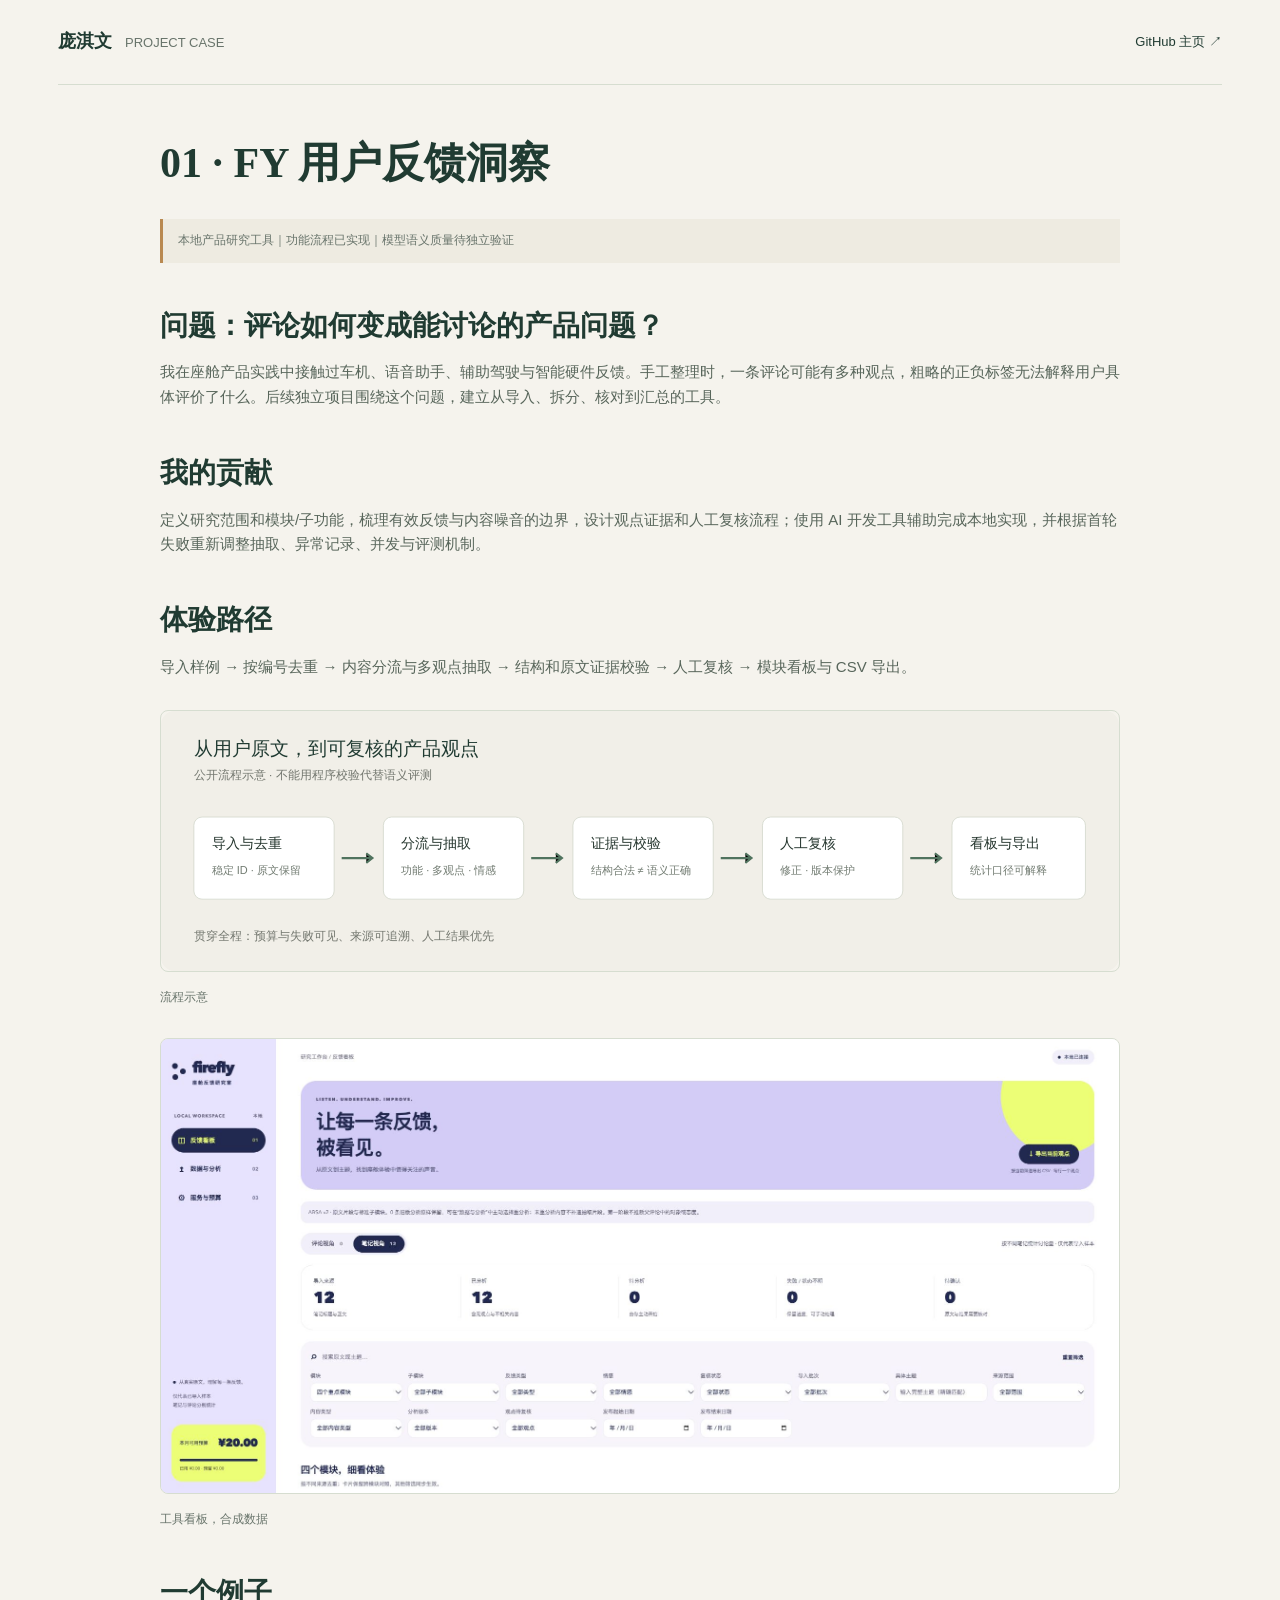
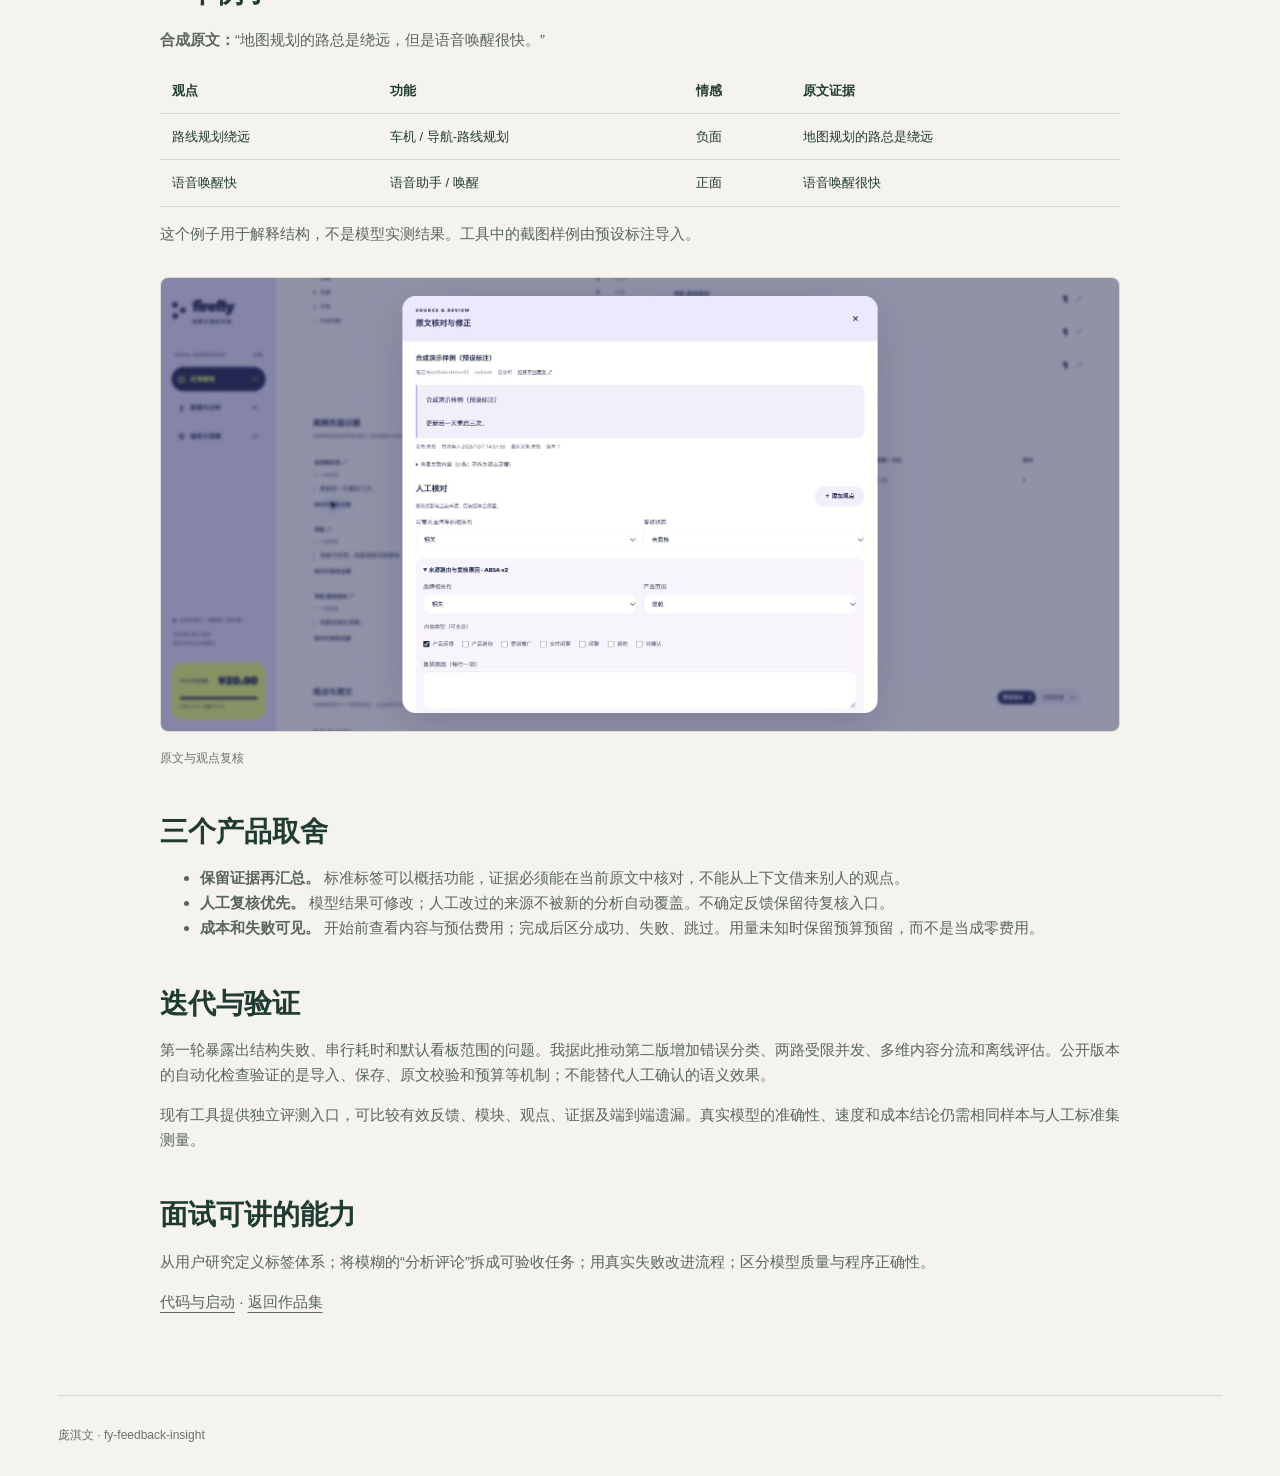
==== index.html @ 056fdcc3 "Publish FY feedback product case, demo screenshots and source" ====
<!DOCTYPE html><html lang="zh-CN"><head><meta charset="utf-8"><meta name="viewport" content="width=device-width,initial-scale=1"><title>01 · FY 用户反馈洞察 · 庞淇文</title><link rel="stylesheet" href="style.css"><style>.case{max-width:960px;margin:50px auto 80px}.case h1{font:600 42px "Songti SC",serif}.case h2{margin-top:44px;font-size:28px}.case p,.case li{color:#58665b;font-size:15px}figure{margin:30px 0}figure img{width:100%;border:1px solid #d6ddd0;border-radius:8px}figcaption{font-size:12px;color:#68746b;margin-top:8px}.case-table{border-collapse:collapse;width:100%;font-size:13px}.case-table td,.case-table th{border-bottom:1px solid #d6ddd0;padding:12px;text-align:left}code{font-size:13px;background:#e1e8db;padding:2px 5px}@media(max-width:650px){.case h1{font-size:30px}}</style></head><body><div class="shell"><header><a class="brand" href="https://github.com/capybarra1">庞淇文<span>PROJECT CASE</span></a><nav><a href="https://github.com/capybarra1">GitHub 主页 ↗</a></nav></header><main class="case"><h1>01 · FY 用户反馈洞察</h1><div class="note">本地产品研究工具｜功能流程已实现｜模型语义质量待独立验证</div><h2>问题：评论如何变成能讨论的产品问题？</h2><p>我在座舱产品实践中接触过车机、语音助手、辅助驾驶与智能硬件反馈。手工整理时，一条评论可能有多种观点，粗略的正负标签无法解释用户具体评价了什么。后续独立项目围绕这个问题，建立从导入、拆分、核对到汇总的工具。</p><h2>我的贡献</h2><p>定义研究范围和模块/子功能，梳理有效反馈与内容噪音的边界，设计观点证据和人工复核流程；使用 AI 开发工具辅助完成本地实现，并根据首轮失败重新调整抽取、异常记录、并发与评测机制。</p><h2>体验路径</h2><p>导入样例 → 按编号去重 → 内容分流与多观点抽取 → 结构和原文证据校验 → 人工复核 → 模块看板与 CSV 导出。</p><figure><img src="assets/feedback-flow.svg" alt="流程示意"><figcaption>流程示意</figcaption></figure><figure><img src="assets/feedback-dashboard.jpg" alt="工具看板，合成数据"><figcaption>工具看板，合成数据</figcaption></figure><h2>一个例子</h2><p><strong>合成原文：</strong>“地图规划的路总是绕远，但是语音唤醒很快。”</p><table class="case-table"><tr><th>观点</th><th>功能</th><th>情感</th><th>原文证据</th></tr><tr><td>路线规划绕远</td><td>车机 / 导航-路线规划</td><td>负面</td><td>地图规划的路总是绕远</td></tr><tr><td>语音唤醒快</td><td>语音助手 / 唤醒</td><td>正面</td><td>语音唤醒很快</td></tr></table><p>这个例子用于解释结构，不是模型实测结果。工具中的截图样例由预设标注导入。</p><figure><img src="assets/feedback-review.jpg" alt="原文与观点复核"><figcaption>原文与观点复核</figcaption></figure><h2>三个产品取舍</h2><ul><li><strong>保留证据再汇总。</strong> 标准标签可以概括功能，证据必须能在当前原文中核对，不能从上下文借来别人的观点。</li><li><strong>人工复核优先。</strong> 模型结果可修改；人工改过的来源不被新的分析自动覆盖。不确定反馈保留待复核入口。</li><li><strong>成本和失败可见。</strong> 开始前查看内容与预估费用；完成后区分成功、失败、跳过。用量未知时保留预算预留，而不是当成零费用。</li></ul><h2>迭代与验证</h2><p>第一轮暴露出结构失败、串行耗时和默认看板范围的问题。我据此推动第二版增加错误分类、两路受限并发、多维内容分流和离线评估。公开版本的自动化检查验证的是导入、保存、原文校验和预算等机制；不能替代人工确认的语义效果。</p><p>现有工具提供独立评测入口，可比较有效反馈、模块、观点、证据及端到端遗漏。真实模型的准确性、速度和成本结论仍需相同样本与人工标准集测量。</p><h2>面试可讲的能力</h2><p>从用户研究定义标签体系；将模糊的“分析评论”拆成可验收任务；用真实失败改进流程；区分模型质量与程序正确性。</p><p><a href="https://github.com/capybarra1/fy-feedback-insight">代码与启动</a> · <a href="https://github.com/capybarra1">返回作品集</a></p></main><footer>庞淇文 · fy-feedback-insight</footer></div></body></html>
---- style.css ----
:root{--paper:#f5f3ed;--ink:#203b32;--muted:#68746b;--line:#d6ddd0;--green:#35664d;--sage:#e1e8db;--white:#fffefb;--orange:#a76c37}*{box-sizing:border-box}html{scroll-behavior:smooth}body{margin:0;background:var(--paper);color:var(--ink);font-family:'Avenir Next','PingFang SC','Microsoft YaHei',sans-serif;line-height:1.65}a{color:inherit;text-underline-offset:5px}button,input,textarea{font:inherit}button,a.button{cursor:pointer}a:focus-visible,button:focus-visible,input:focus-visible,textarea:focus-visible{outline:3px solid #b97739;outline-offset:4px}.shell{max-width:1260px;margin:auto;padding:0 48px}header{display:flex;justify-content:space-between;align-items:center;padding:27px 0;border-bottom:1px solid var(--line);gap:20px}.brand{font-size:18px;font-weight:600;text-decoration:none}.brand span{margin-left:13px;color:var(--muted);font-size:13px;font-weight:400}nav{display:flex;gap:26px;font-size:13px}nav a{text-decoration:none}.hero{padding:78px 0 58px;display:grid;grid-template-columns:1.9fr 1fr;gap:80px;align-items:end}.eyebrow{color:var(--muted);font-size:12px;letter-spacing:2px;margin:0 0 24px}.hero h1{font-family:'Songti SC','Noto Serif CJK SC',serif;font-size:64px;line-height:1.27;font-weight:600;letter-spacing:-1.8px;margin:0 0 28px}.hero h1 em{font-style:normal;color:var(--green)}.hero .intro{max-width:640px;font-size:16px;color:var(--muted)}.hero-side{border-left:1px solid var(--line);padding-left:30px;color:var(--muted);font-size:14px}.hero-side strong{display:block;color:var(--ink);font-size:27px;font-weight:500;margin-bottom:16px}.hero-side p{margin:10px 0}.chips{display:flex;gap:8px;flex-wrap:wrap;margin-top:28px}.chip{font-size:11px;border:1px solid var(--line);border-radius:40px;padding:6px 12px;color:var(--muted)}.section-label{display:flex;justify-content:space-between;border-bottom:1px solid var(--line);padding:18px 0;font-size:12px;letter-spacing:1px}.project{padding:42px 0 64px;display:grid;grid-template-columns:1.2fr 1fr;gap:50px;align-items:start;border-bottom:1px solid var(--line)}.project:nth-of-type(even){grid-template-columns:1fr 1.2fr}.number{font-size:12px;letter-spacing:2px;color:var(--orange)}h2{font-size:31px;font-family:'Songti SC',serif;margin:12px 0 16px;line-height:1.35}.project p{font-size:14px;color:var(--muted);margin:12px 0}.visual{background:var(--sage);padding:16px;border-radius:8px;border:1px solid #d0dacb}.visual img{display:block;width:100%;height:310px;object-fit:cover;object-position:top;border-radius:4px;border:1px solid #cad2c5}.caption{font-size:11px!important;color:var(--muted);margin:10px 2px 0!important}.detail-row{display:grid;grid-template-columns:72px 1fr;font-size:13px;padding:11px 0;border-top:1px solid var(--line);gap:10px}.detail-row b{font-weight:500;color:var(--ink)}.detail-row span{color:var(--muted)}.links{display:flex;gap:21px;font-size:12px;margin-top:20px}.status{display:inline-flex;border-radius:4px;background:var(--sage);padding:4px 8px;font-size:11px;color:var(--green);margin:0 0 7px}.note{font-size:12px;color:var(--muted);background:#eeebe1;border-left:3px solid #b98951;padding:12px 15px;margin:22px 0}.wide{padding:48px 0;display:grid;grid-template-columns:1fr 1fr;gap:60px}.wide p{color:var(--muted);font-size:14px}.wide h2{margin-top:0}.wide ul{font-size:14px;color:var(--muted);padding-left:20px}footer{padding:30px 0;display:flex;justify-content:space-between;font-size:12px;color:var(--muted);border-top:1px solid var(--line)}.demo-head{padding:35px 0 25px}.demo-head h1{font:600 36px 'Songti SC',serif;margin:10px 0}.demo-layout{display:grid;grid-template-columns:1.5fr 1fr;gap:32px;margin:20px 0 50px}.panel{background:var(--white);border:1px solid var(--line);border-radius:10px;padding:26px}.panel h2{font:600 20px 'Avenir Next','PingFang SC',sans-serif;margin:0 0 20px}.message{background:#edf0e8;border-radius:10px;padding:16px 20px;margin:16px 0;max-width:95%;font-size:14px}.message.user{background:#dee8de;margin-left:auto}.speaker{font-size:11px;letter-spacing:1px;color:var(--muted);display:block;margin-bottom:7px}.field{display:block;font-size:13px;margin:15px 0 6px}.panel input[type=text],.panel textarea{width:100%;border:1px solid #cdd6c7;border-radius:5px;background:#fbfaf6;padding:11px;color:var(--ink)}textarea{resize:vertical;min-height:88px}.button,button{background:var(--green);color:white;border:0;border-radius:5px;padding:11px 18px;font-size:13px;text-decoration:none;display:inline-block}.secondary{background:transparent!important;color:var(--green)!important;border:1px solid var(--line)!important}button:disabled{opacity:.5;cursor:default}.buttons{display:flex;gap:12px;flex-wrap:wrap;margin:18px 0}.steps{list-style:none;padding:0;margin:0}.steps li{padding:16px 0;border-bottom:1px solid var(--line);font-size:13px;color:var(--muted)}.steps li.active{color:var(--green);font-weight:600}.steps span{display:block;font-size:11px;font-weight:400;margin-top:3px}.hidden{display:none!important}.result{background:var(--sage);padding:18px;border-radius:5px;margin:20px 0;font-size:14px}.result.error{background:#f3e5d6;color:#85532e}.fine{font-size:12px;color:var(--muted)}@media(max-width:900px){.shell{padding:0 24px}.hero{grid-template-columns:1fr;gap:20px;padding:45px 0}.hero h1{font-size:46px}.hero-side{padding-left:0;border-left:0}.project,.project:nth-of-type(even),.wide,.demo-layout{grid-template-columns:1fr;gap:25px}.visual img{height:280px}nav{gap:12px}.brand span{display:none}.project{padding:30px 0}footer{display:block}}@media(prefers-reduced-motion:reduce){html{scroll-behavior:auto}}
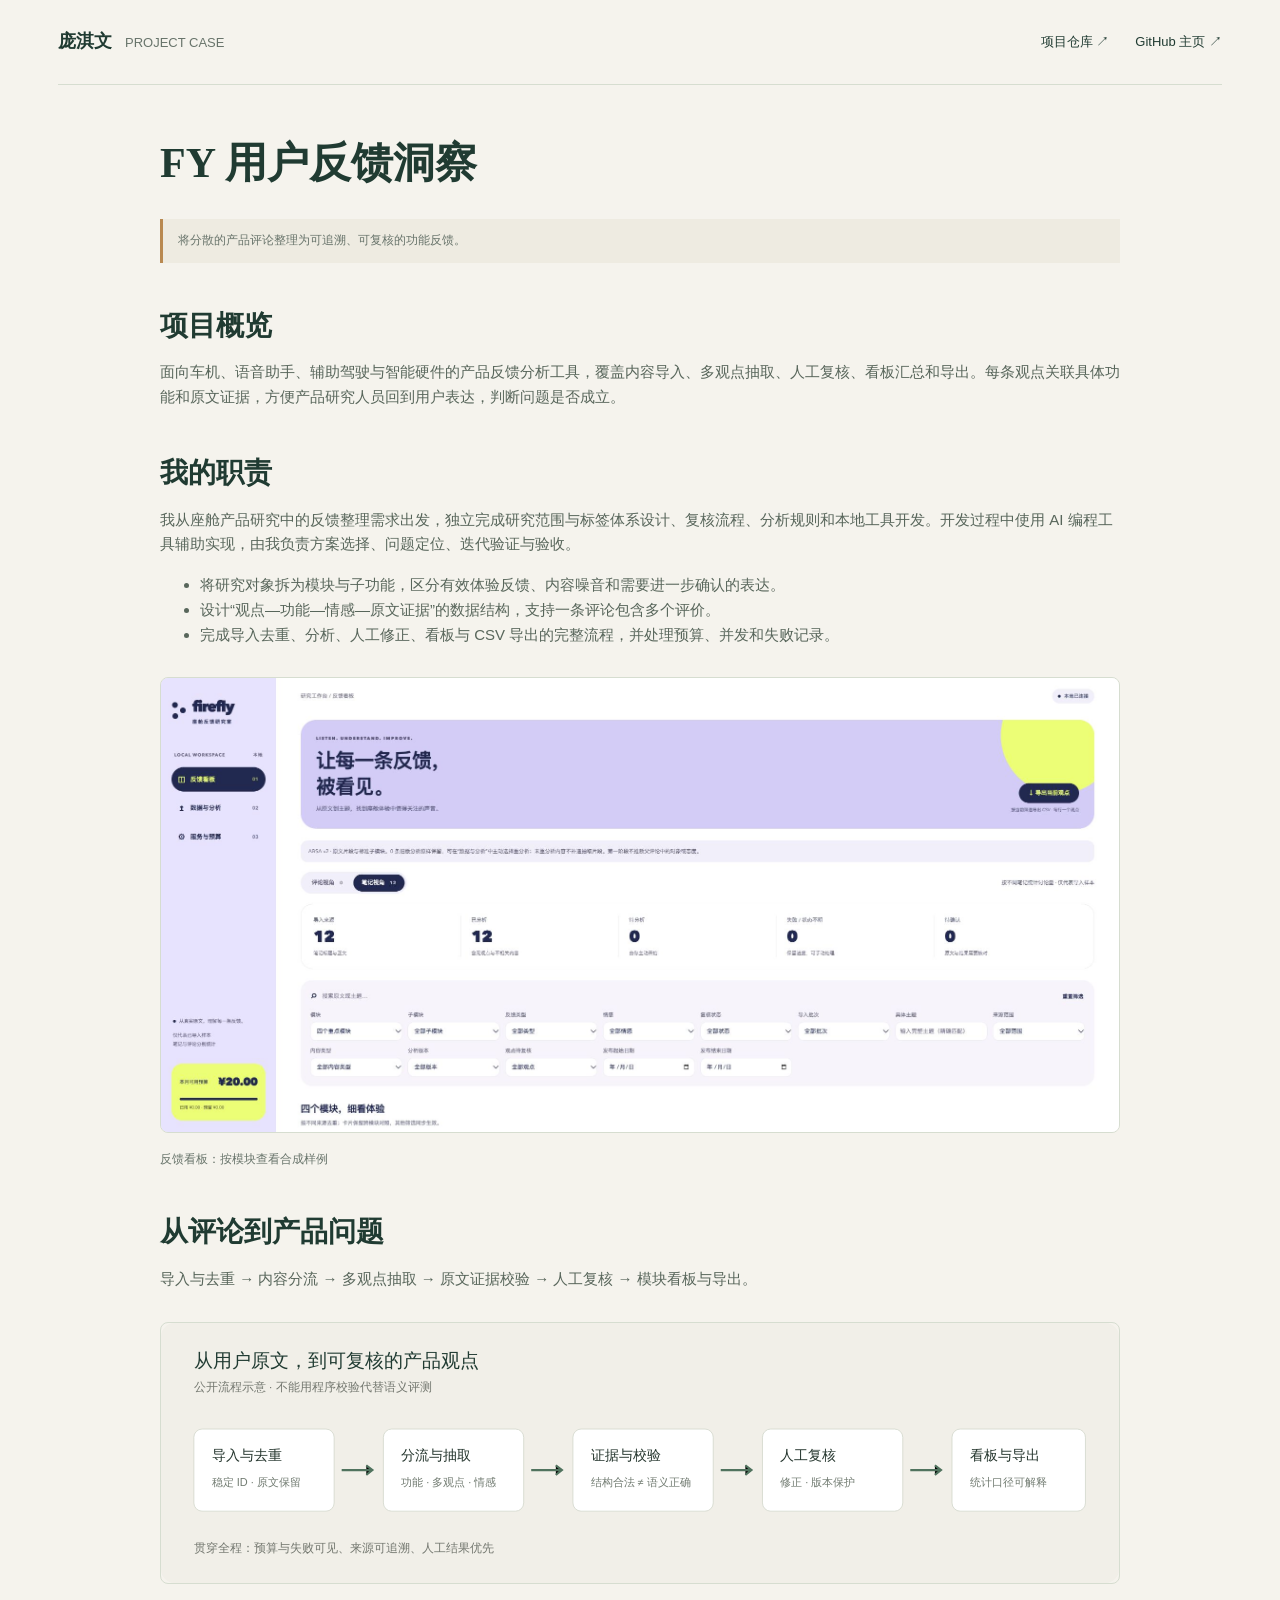
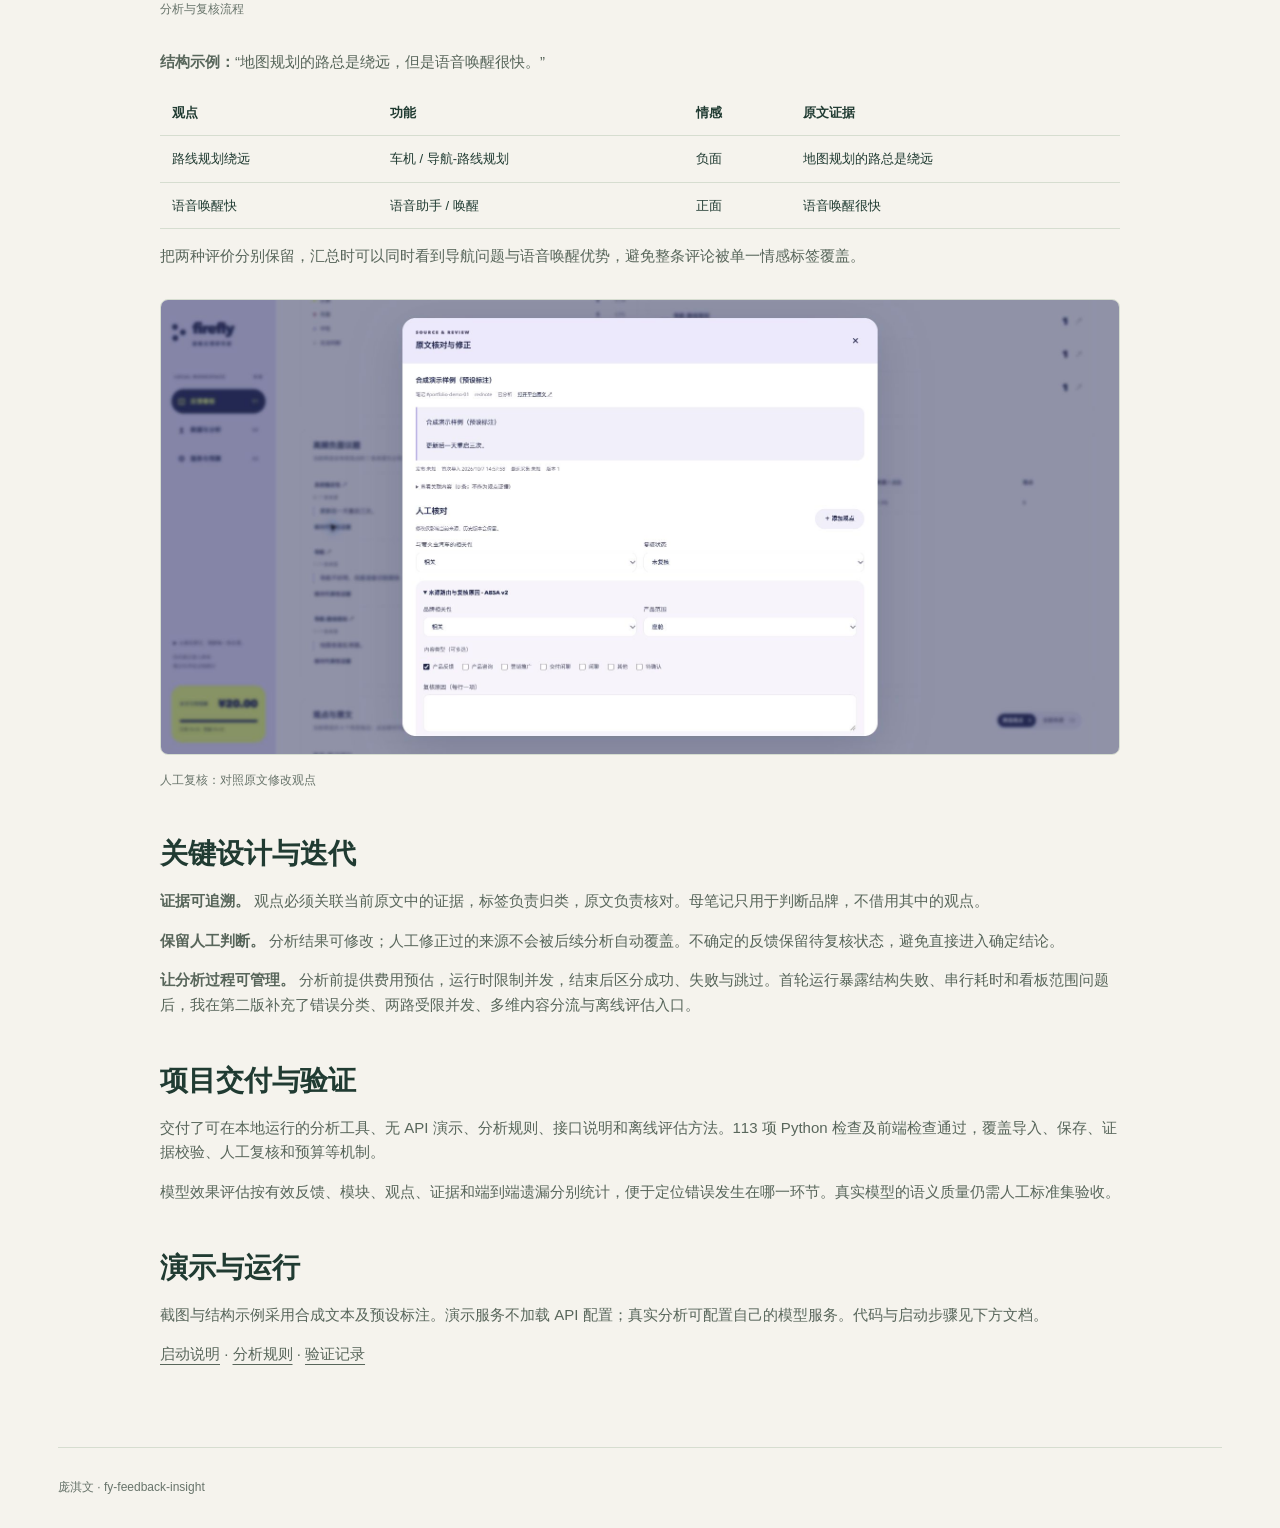
==== commit 54b5befc: "Present project contributions and deliverables for portfolio reviewers" ====
--- a/index.html
+++ b/index.html
@@ -1 +1 @@
-<!DOCTYPE html><html lang="zh-CN"><head><meta charset="utf-8"><meta name="viewport" content="width=device-width,initial-scale=1"><title>01 · FY 用户反馈洞察 · 庞淇文</title><link rel="stylesheet" href="style.css"><style>.case{max-width:960px;margin:50px auto 80px}.case h1{font:600 42px "Songti SC",serif}.case h2{margin-top:44px;font-size:28px}.case p,.case li{color:#58665b;font-size:15px}figure{margin:30px 0}figure img{width:100%;border:1px solid #d6ddd0;border-radius:8px}figcaption{font-size:12px;color:#68746b;margin-top:8px}.case-table{border-collapse:collapse;width:100%;font-size:13px}.case-table td,.case-table th{border-bottom:1px solid #d6ddd0;padding:12px;text-align:left}code{font-size:13px;background:#e1e8db;padding:2px 5px}@media(max-width:650px){.case h1{font-size:30px}}</style></head><body><div class="shell"><header><a class="brand" href="https://github.com/capybarra1">庞淇文<span>PROJECT CASE</span></a><nav><a href="https://github.com/capybarra1">GitHub 主页 ↗</a></nav></header><main class="case"><h1>01 · FY 用户反馈洞察</h1><div class="note">本地产品研究工具｜功能流程已实现｜模型语义质量待独立验证</div><h2>问题：评论如何变成能讨论的产品问题？</h2><p>我在座舱产品实践中接触过车机、语音助手、辅助驾驶与智能硬件反馈。手工整理时，一条评论可能有多种观点，粗略的正负标签无法解释用户具体评价了什么。后续独立项目围绕这个问题，建立从导入、拆分、核对到汇总的工具。</p><h2>我的贡献</h2><p>定义研究范围和模块/子功能，梳理有效反馈与内容噪音的边界，设计观点证据和人工复核流程；使用 AI 开发工具辅助完成本地实现，并根据首轮失败重新调整抽取、异常记录、并发与评测机制。</p><h2>体验路径</h2><p>导入样例 → 按编号去重 → 内容分流与多观点抽取 → 结构和原文证据校验 → 人工复核 → 模块看板与 CSV 导出。</p><figure><img src="assets/feedback-flow.svg" alt="流程示意"><figcaption>流程示意</figcaption></figure><figure><img src="assets/feedback-dashboard.jpg" alt="工具看板，合成数据"><figcaption>工具看板，合成数据</figcaption></figure><h2>一个例子</h2><p><strong>合成原文：</strong>“地图规划的路总是绕远，但是语音唤醒很快。”</p><table class="case-table"><tr><th>观点</th><th>功能</th><th>情感</th><th>原文证据</th></tr><tr><td>路线规划绕远</td><td>车机 / 导航-路线规划</td><td>负面</td><td>地图规划的路总是绕远</td></tr><tr><td>语音唤醒快</td><td>语音助手 / 唤醒</td><td>正面</td><td>语音唤醒很快</td></tr></table><p>这个例子用于解释结构，不是模型实测结果。工具中的截图样例由预设标注导入。</p><figure><img src="assets/feedback-review.jpg" alt="原文与观点复核"><figcaption>原文与观点复核</figcaption></figure><h2>三个产品取舍</h2><ul><li><strong>保留证据再汇总。</strong> 标准标签可以概括功能，证据必须能在当前原文中核对，不能从上下文借来别人的观点。</li><li><strong>人工复核优先。</strong> 模型结果可修改；人工改过的来源不被新的分析自动覆盖。不确定反馈保留待复核入口。</li><li><strong>成本和失败可见。</strong> 开始前查看内容与预估费用；完成后区分成功、失败、跳过。用量未知时保留预算预留，而不是当成零费用。</li></ul><h2>迭代与验证</h2><p>第一轮暴露出结构失败、串行耗时和默认看板范围的问题。我据此推动第二版增加错误分类、两路受限并发、多维内容分流和离线评估。公开版本的自动化检查验证的是导入、保存、原文校验和预算等机制；不能替代人工确认的语义效果。</p><p>现有工具提供独立评测入口，可比较有效反馈、模块、观点、证据及端到端遗漏。真实模型的准确性、速度和成本结论仍需相同样本与人工标准集测量。</p><h2>面试可讲的能力</h2><p>从用户研究定义标签体系；将模糊的“分析评论”拆成可验收任务；用真实失败改进流程；区分模型质量与程序正确性。</p><p><a href="https://github.com/capybarra1/fy-feedback-insight">代码与启动</a> · <a href="https://github.com/capybarra1">返回作品集</a></p></main><footer>庞淇文 · fy-feedback-insight</footer></div></body></html>+<!DOCTYPE html><html lang="zh-CN"><head><meta charset="utf-8"><meta name="viewport" content="width=device-width,initial-scale=1"><title>FY 用户反馈洞察 · 庞淇文</title><link rel="stylesheet" href="style.css"><style>.case{max-width:960px;margin:50px auto 80px}.case h1{font:600 42px "Songti SC",serif}.case h2{margin-top:44px;font-size:28px}.case p,.case li{color:#58665b;font-size:15px}figure{margin:30px 0}figure img{width:100%;border:1px solid #d6ddd0;border-radius:8px}figcaption{font-size:12px;color:#68746b;margin-top:8px}.case-table{border-collapse:collapse;width:100%;font-size:13px}.case-table td,.case-table th{border-bottom:1px solid #d6ddd0;padding:12px;text-align:left}code{font-size:13px;background:#e1e8db;padding:2px 5px}@media(max-width:650px){.case h1{font-size:30px}}</style></head><body><div class="shell"><header><a class="brand" href="https://github.com/capybarra1">庞淇文<span>PROJECT CASE</span></a><nav><a href="https://github.com/capybarra1/fy-feedback-insight">项目仓库 ↗</a><a href="https://github.com/capybarra1">GitHub 主页 ↗</a></nav></header><main class="case"><h1>FY 用户反馈洞察</h1><div class="note">将分散的产品评论整理为可追溯、可复核的功能反馈。</div><h2>项目概览</h2><p>面向车机、语音助手、辅助驾驶与智能硬件的产品反馈分析工具，覆盖内容导入、多观点抽取、人工复核、看板汇总和导出。每条观点关联具体功能和原文证据，方便产品研究人员回到用户表达，判断问题是否成立。</p><h2>我的职责</h2><p>我从座舱产品研究中的反馈整理需求出发，独立完成研究范围与标签体系设计、复核流程、分析规则和本地工具开发。开发过程中使用 AI 编程工具辅助实现，由我负责方案选择、问题定位、迭代验证与验收。</p><ul><li>将研究对象拆为模块与子功能，区分有效体验反馈、内容噪音和需要进一步确认的表达。</li><li>设计“观点—功能—情感—原文证据”的数据结构，支持一条评论包含多个评价。</li><li>完成导入去重、分析、人工修正、看板与 CSV 导出的完整流程，并处理预算、并发和失败记录。</li></ul><figure><img src="assets/feedback-dashboard.jpg" alt="反馈看板：按模块查看合成样例"><figcaption>反馈看板：按模块查看合成样例</figcaption></figure><h2>从评论到产品问题</h2><p>导入与去重 → 内容分流 → 多观点抽取 → 原文证据校验 → 人工复核 → 模块看板与导出。</p><figure><img src="assets/feedback-flow.svg" alt="分析与复核流程"><figcaption>分析与复核流程</figcaption></figure><p><strong>结构示例：</strong>“地图规划的路总是绕远，但是语音唤醒很快。”</p><table class="case-table"><tr><th>观点</th><th>功能</th><th>情感</th><th>原文证据</th></tr><tr><td>路线规划绕远</td><td>车机 / 导航-路线规划</td><td>负面</td><td>地图规划的路总是绕远</td></tr><tr><td>语音唤醒快</td><td>语音助手 / 唤醒</td><td>正面</td><td>语音唤醒很快</td></tr></table><p>把两种评价分别保留，汇总时可以同时看到导航问题与语音唤醒优势，避免整条评论被单一情感标签覆盖。</p><figure><img src="assets/feedback-review.jpg" alt="人工复核：对照原文修改观点"><figcaption>人工复核：对照原文修改观点</figcaption></figure><h2>关键设计与迭代</h2><p><strong>证据可追溯。</strong> 观点必须关联当前原文中的证据，标签负责归类，原文负责核对。母笔记只用于判断品牌，不借用其中的观点。</p><p><strong>保留人工判断。</strong> 分析结果可修改；人工修正过的来源不会被后续分析自动覆盖。不确定的反馈保留待复核状态，避免直接进入确定结论。</p><p><strong>让分析过程可管理。</strong> 分析前提供费用预估，运行时限制并发，结束后区分成功、失败与跳过。首轮运行暴露结构失败、串行耗时和看板范围问题后，我在第二版补充了错误分类、两路受限并发、多维内容分流与离线评估入口。</p><h2>项目交付与验证</h2><p>交付了可在本地运行的分析工具、无 API 演示、分析规则、接口说明和离线评估方法。113 项 Python 检查及前端检查通过，覆盖导入、保存、证据校验、人工复核和预算等机制。</p><p>模型效果评估按有效反馈、模块、观点、证据和端到端遗漏分别统计，便于定位错误发生在哪一环节。真实模型的语义质量仍需人工标准集验收。</p><h2>演示与运行</h2><p>截图与结构示例采用合成文本及预设标注。演示服务不加载 API 配置；真实分析可配置自己的模型服务。代码与启动步骤见下方文档。</p><p><a href="https://github.com/capybarra1/fy-feedback-insight/blob/main/docs/quickstart.md">启动说明</a> · <a href="https://github.com/capybarra1/fy-feedback-insight/blob/main/docs/absa-v2.md">分析规则</a> · <a href="https://github.com/capybarra1/fy-feedback-insight/blob/main/VERIFICATION.md">验证记录</a></p></main><footer>庞淇文 · fy-feedback-insight</footer></div></body></html>
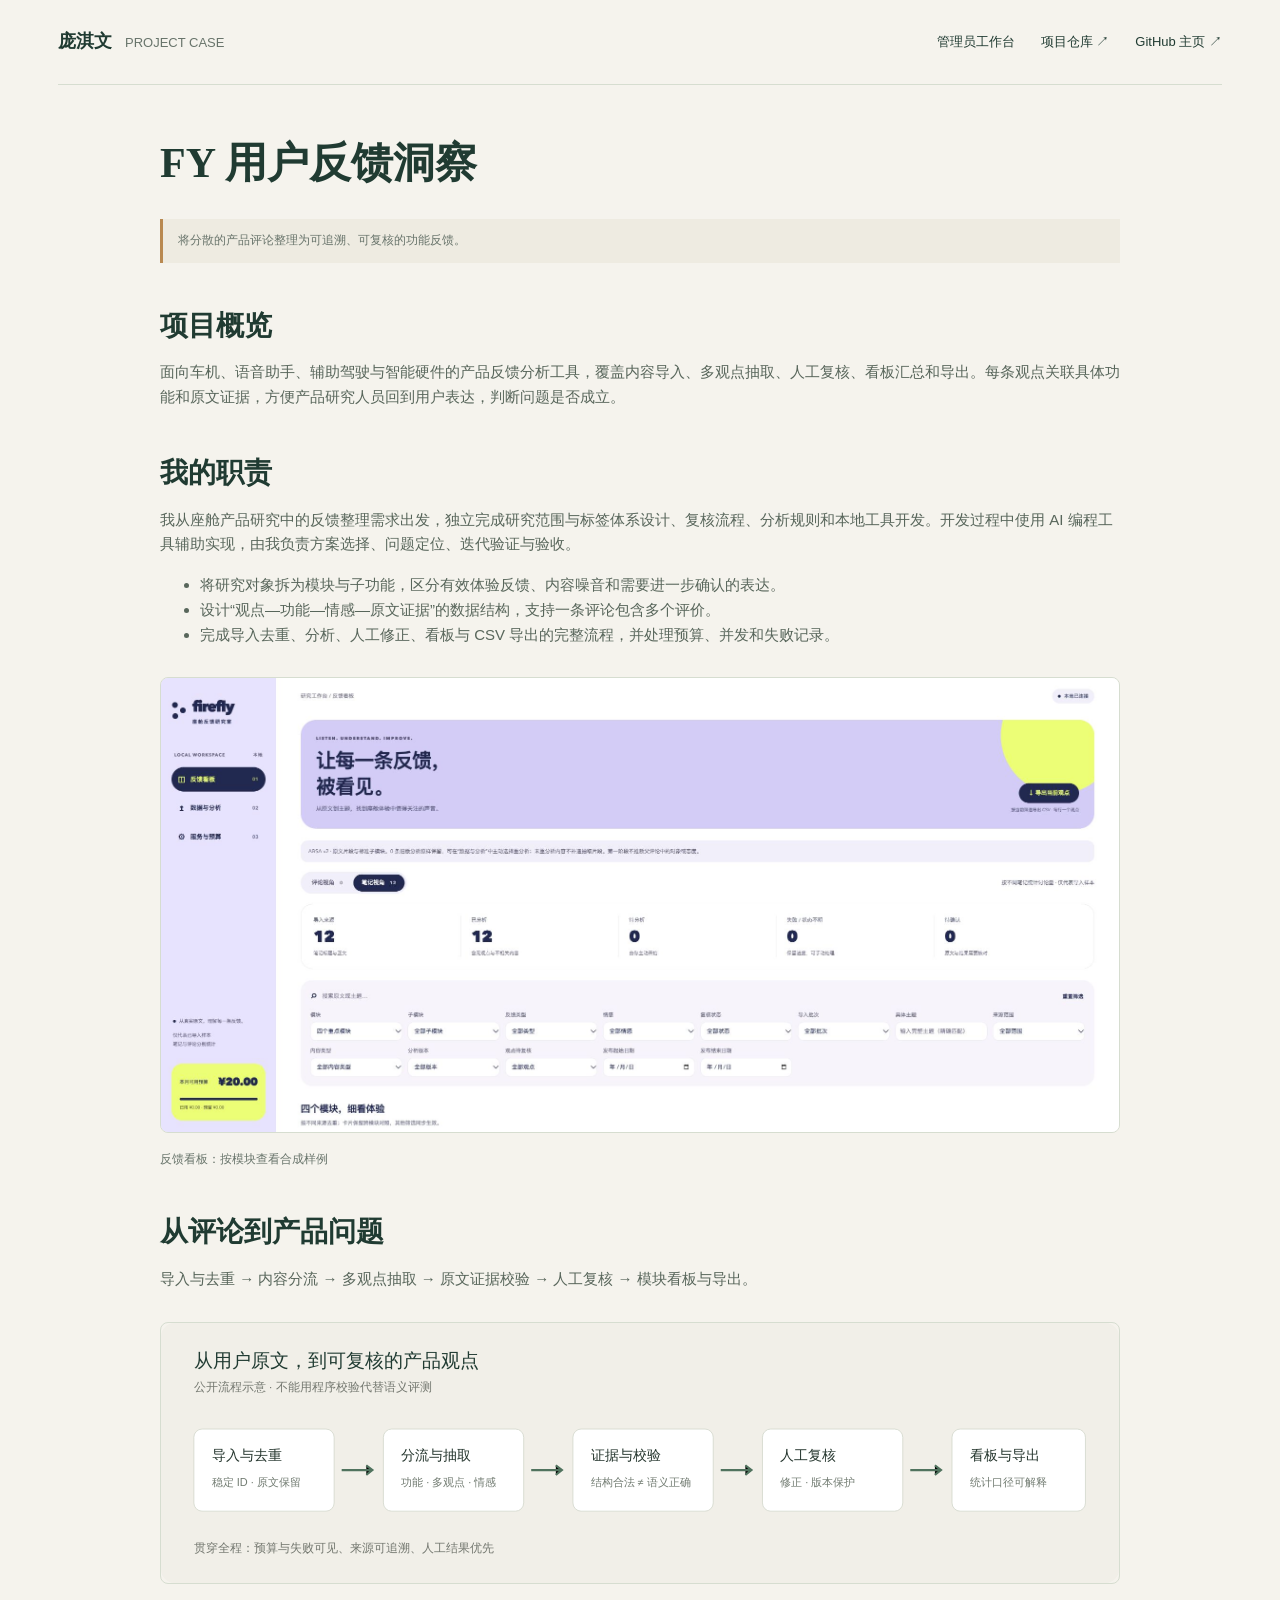
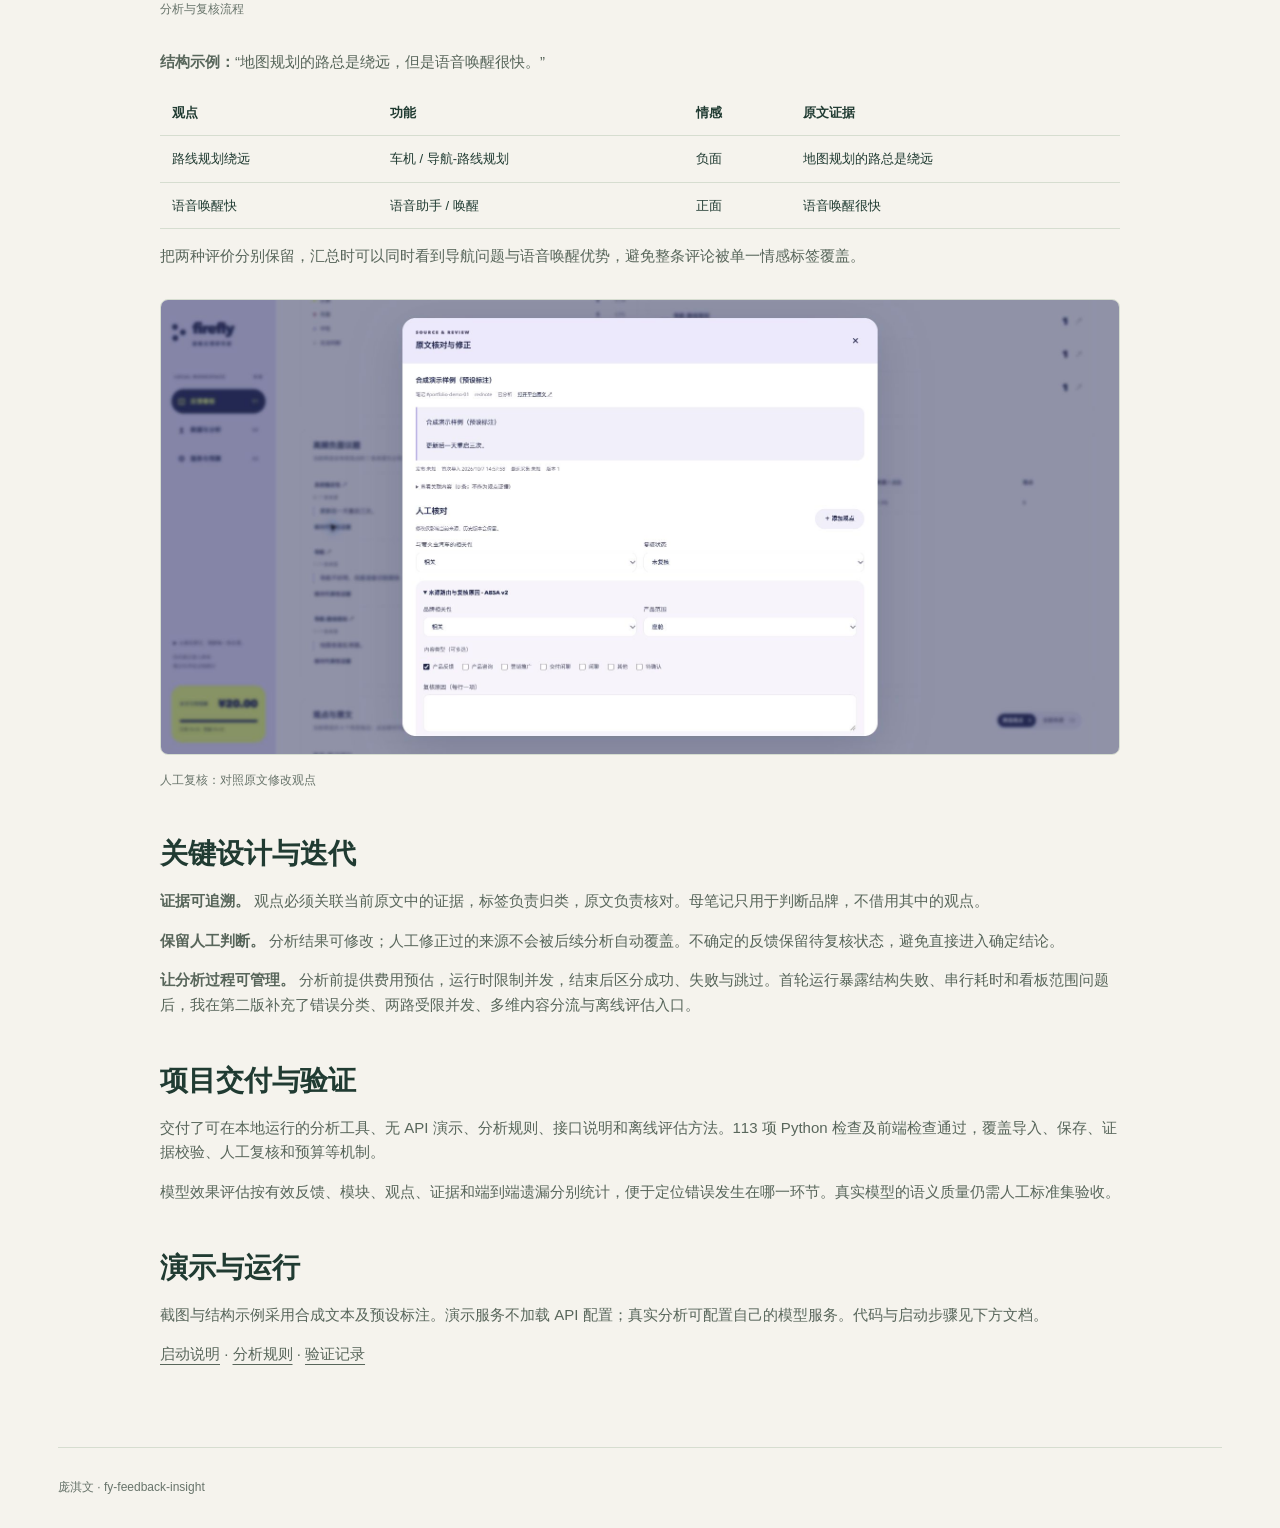
==== commit 7cced6c0: "增加密码解锁的萤火虫座舱反馈工作台" ====
--- a/index.html
+++ b/index.html
@@ -1 +1 @@
-<!DOCTYPE html><html lang="zh-CN"><head><meta charset="utf-8"><meta name="viewport" content="width=device-width,initial-scale=1"><title>FY 用户反馈洞察 · 庞淇文</title><link rel="stylesheet" href="style.css"><style>.case{max-width:960px;margin:50px auto 80px}.case h1{font:600 42px "Songti SC",serif}.case h2{margin-top:44px;font-size:28px}.case p,.case li{color:#58665b;font-size:15px}figure{margin:30px 0}figure img{width:100%;border:1px solid #d6ddd0;border-radius:8px}figcaption{font-size:12px;color:#68746b;margin-top:8px}.case-table{border-collapse:collapse;width:100%;font-size:13px}.case-table td,.case-table th{border-bottom:1px solid #d6ddd0;padding:12px;text-align:left}code{font-size:13px;background:#e1e8db;padding:2px 5px}@media(max-width:650px){.case h1{font-size:30px}}</style></head><body><div class="shell"><header><a class="brand" href="https://github.com/capybarra1">庞淇文<span>PROJECT CASE</span></a><nav><a href="https://github.com/capybarra1/fy-feedback-insight">项目仓库 ↗</a><a href="https://github.com/capybarra1">GitHub 主页 ↗</a></nav></header><main class="case"><h1>FY 用户反馈洞察</h1><div class="note">将分散的产品评论整理为可追溯、可复核的功能反馈。</div><h2>项目概览</h2><p>面向车机、语音助手、辅助驾驶与智能硬件的产品反馈分析工具，覆盖内容导入、多观点抽取、人工复核、看板汇总和导出。每条观点关联具体功能和原文证据，方便产品研究人员回到用户表达，判断问题是否成立。</p><h2>我的职责</h2><p>我从座舱产品研究中的反馈整理需求出发，独立完成研究范围与标签体系设计、复核流程、分析规则和本地工具开发。开发过程中使用 AI 编程工具辅助实现，由我负责方案选择、问题定位、迭代验证与验收。</p><ul><li>将研究对象拆为模块与子功能，区分有效体验反馈、内容噪音和需要进一步确认的表达。</li><li>设计“观点—功能—情感—原文证据”的数据结构，支持一条评论包含多个评价。</li><li>完成导入去重、分析、人工修正、看板与 CSV 导出的完整流程，并处理预算、并发和失败记录。</li></ul><figure><img src="assets/feedback-dashboard.jpg" alt="反馈看板：按模块查看合成样例"><figcaption>反馈看板：按模块查看合成样例</figcaption></figure><h2>从评论到产品问题</h2><p>导入与去重 → 内容分流 → 多观点抽取 → 原文证据校验 → 人工复核 → 模块看板与导出。</p><figure><img src="assets/feedback-flow.svg" alt="分析与复核流程"><figcaption>分析与复核流程</figcaption></figure><p><strong>结构示例：</strong>“地图规划的路总是绕远，但是语音唤醒很快。”</p><table class="case-table"><tr><th>观点</th><th>功能</th><th>情感</th><th>原文证据</th></tr><tr><td>路线规划绕远</td><td>车机 / 导航-路线规划</td><td>负面</td><td>地图规划的路总是绕远</td></tr><tr><td>语音唤醒快</td><td>语音助手 / 唤醒</td><td>正面</td><td>语音唤醒很快</td></tr></table><p>把两种评价分别保留，汇总时可以同时看到导航问题与语音唤醒优势，避免整条评论被单一情感标签覆盖。</p><figure><img src="assets/feedback-review.jpg" alt="人工复核：对照原文修改观点"><figcaption>人工复核：对照原文修改观点</figcaption></figure><h2>关键设计与迭代</h2><p><strong>证据可追溯。</strong> 观点必须关联当前原文中的证据，标签负责归类，原文负责核对。母笔记只用于判断品牌，不借用其中的观点。</p><p><strong>保留人工判断。</strong> 分析结果可修改；人工修正过的来源不会被后续分析自动覆盖。不确定的反馈保留待复核状态，避免直接进入确定结论。</p><p><strong>让分析过程可管理。</strong> 分析前提供费用预估，运行时限制并发，结束后区分成功、失败与跳过。首轮运行暴露结构失败、串行耗时和看板范围问题后，我在第二版补充了错误分类、两路受限并发、多维内容分流与离线评估入口。</p><h2>项目交付与验证</h2><p>交付了可在本地运行的分析工具、无 API 演示、分析规则、接口说明和离线评估方法。113 项 Python 检查及前端检查通过，覆盖导入、保存、证据校验、人工复核和预算等机制。</p><p>模型效果评估按有效反馈、模块、观点、证据和端到端遗漏分别统计，便于定位错误发生在哪一环节。真实模型的语义质量仍需人工标准集验收。</p><h2>演示与运行</h2><p>截图与结构示例采用合成文本及预设标注。演示服务不加载 API 配置；真实分析可配置自己的模型服务。代码与启动步骤见下方文档。</p><p><a href="https://github.com/capybarra1/fy-feedback-insight/blob/main/docs/quickstart.md">启动说明</a> · <a href="https://github.com/capybarra1/fy-feedback-insight/blob/main/docs/absa-v2.md">分析规则</a> · <a href="https://github.com/capybarra1/fy-feedback-insight/blob/main/VERIFICATION.md">验证记录</a></p></main><footer>庞淇文 · fy-feedback-insight</footer></div></body></html>+<!DOCTYPE html><html lang="zh-CN"><head><meta charset="utf-8"><meta name="viewport" content="width=device-width,initial-scale=1"><title>FY 用户反馈洞察 · 庞淇文</title><link rel="stylesheet" href="style.css"><style>.case{max-width:960px;margin:50px auto 80px}.case h1{font:600 42px "Songti SC",serif}.case h2{margin-top:44px;font-size:28px}.case p,.case li{color:#58665b;font-size:15px}figure{margin:30px 0}figure img{width:100%;border:1px solid #d6ddd0;border-radius:8px}figcaption{font-size:12px;color:#68746b;margin-top:8px}.case-table{border-collapse:collapse;width:100%;font-size:13px}.case-table td,.case-table th{border-bottom:1px solid #d6ddd0;padding:12px;text-align:left}code{font-size:13px;background:#e1e8db;padding:2px 5px}@media(max-width:650px){.case h1{font-size:30px}}</style></head><body><div class="shell"><header><a class="brand" href="https://github.com/capybarra1">庞淇文<span>PROJECT CASE</span></a><nav><a href="dashboard/">管理员工作台</a><a href="https://github.com/capybarra1/fy-feedback-insight">项目仓库 ↗</a><a href="https://github.com/capybarra1">GitHub 主页 ↗</a></nav></header><main class="case"><h1>FY 用户反馈洞察</h1><div class="note">将分散的产品评论整理为可追溯、可复核的功能反馈。</div><h2>项目概览</h2><p>面向车机、语音助手、辅助驾驶与智能硬件的产品反馈分析工具，覆盖内容导入、多观点抽取、人工复核、看板汇总和导出。每条观点关联具体功能和原文证据，方便产品研究人员回到用户表达，判断问题是否成立。</p><h2>我的职责</h2><p>我从座舱产品研究中的反馈整理需求出发，独立完成研究范围与标签体系设计、复核流程、分析规则和本地工具开发。开发过程中使用 AI 编程工具辅助实现，由我负责方案选择、问题定位、迭代验证与验收。</p><ul><li>将研究对象拆为模块与子功能，区分有效体验反馈、内容噪音和需要进一步确认的表达。</li><li>设计“观点—功能—情感—原文证据”的数据结构，支持一条评论包含多个评价。</li><li>完成导入去重、分析、人工修正、看板与 CSV 导出的完整流程，并处理预算、并发和失败记录。</li></ul><figure><img src="assets/feedback-dashboard.jpg" alt="反馈看板：按模块查看合成样例"><figcaption>反馈看板：按模块查看合成样例</figcaption></figure><h2>从评论到产品问题</h2><p>导入与去重 → 内容分流 → 多观点抽取 → 原文证据校验 → 人工复核 → 模块看板与导出。</p><figure><img src="assets/feedback-flow.svg" alt="分析与复核流程"><figcaption>分析与复核流程</figcaption></figure><p><strong>结构示例：</strong>“地图规划的路总是绕远，但是语音唤醒很快。”</p><table class="case-table"><tr><th>观点</th><th>功能</th><th>情感</th><th>原文证据</th></tr><tr><td>路线规划绕远</td><td>车机 / 导航-路线规划</td><td>负面</td><td>地图规划的路总是绕远</td></tr><tr><td>语音唤醒快</td><td>语音助手 / 唤醒</td><td>正面</td><td>语音唤醒很快</td></tr></table><p>把两种评价分别保留，汇总时可以同时看到导航问题与语音唤醒优势，避免整条评论被单一情感标签覆盖。</p><figure><img src="assets/feedback-review.jpg" alt="人工复核：对照原文修改观点"><figcaption>人工复核：对照原文修改观点</figcaption></figure><h2>关键设计与迭代</h2><p><strong>证据可追溯。</strong> 观点必须关联当前原文中的证据，标签负责归类，原文负责核对。母笔记只用于判断品牌，不借用其中的观点。</p><p><strong>保留人工判断。</strong> 分析结果可修改；人工修正过的来源不会被后续分析自动覆盖。不确定的反馈保留待复核状态，避免直接进入确定结论。</p><p><strong>让分析过程可管理。</strong> 分析前提供费用预估，运行时限制并发，结束后区分成功、失败与跳过。首轮运行暴露结构失败、串行耗时和看板范围问题后，我在第二版补充了错误分类、两路受限并发、多维内容分流与离线评估入口。</p><h2>项目交付与验证</h2><p>交付了可在本地运行的分析工具、无 API 演示、分析规则、接口说明和离线评估方法。113 项 Python 检查及前端检查通过，覆盖导入、保存、证据校验、人工复核和预算等机制。</p><p>模型效果评估按有效反馈、模块、观点、证据和端到端遗漏分别统计，便于定位错误发生在哪一环节。真实模型的语义质量仍需人工标准集验收。</p><h2>演示与运行</h2><p>截图与结构示例采用合成文本及预设标注。演示服务不加载 API 配置；真实分析可配置自己的模型服务。代码与启动步骤见下方文档。</p><p><a href="https://github.com/capybarra1/fy-feedback-insight/blob/main/docs/quickstart.md">启动说明</a> · <a href="https://github.com/capybarra1/fy-feedback-insight/blob/main/docs/absa-v2.md">分析规则</a> · <a href="https://github.com/capybarra1/fy-feedback-insight/blob/main/VERIFICATION.md">验证记录</a></p></main><footer>庞淇文 · fy-feedback-insight</footer></div></body></html>
